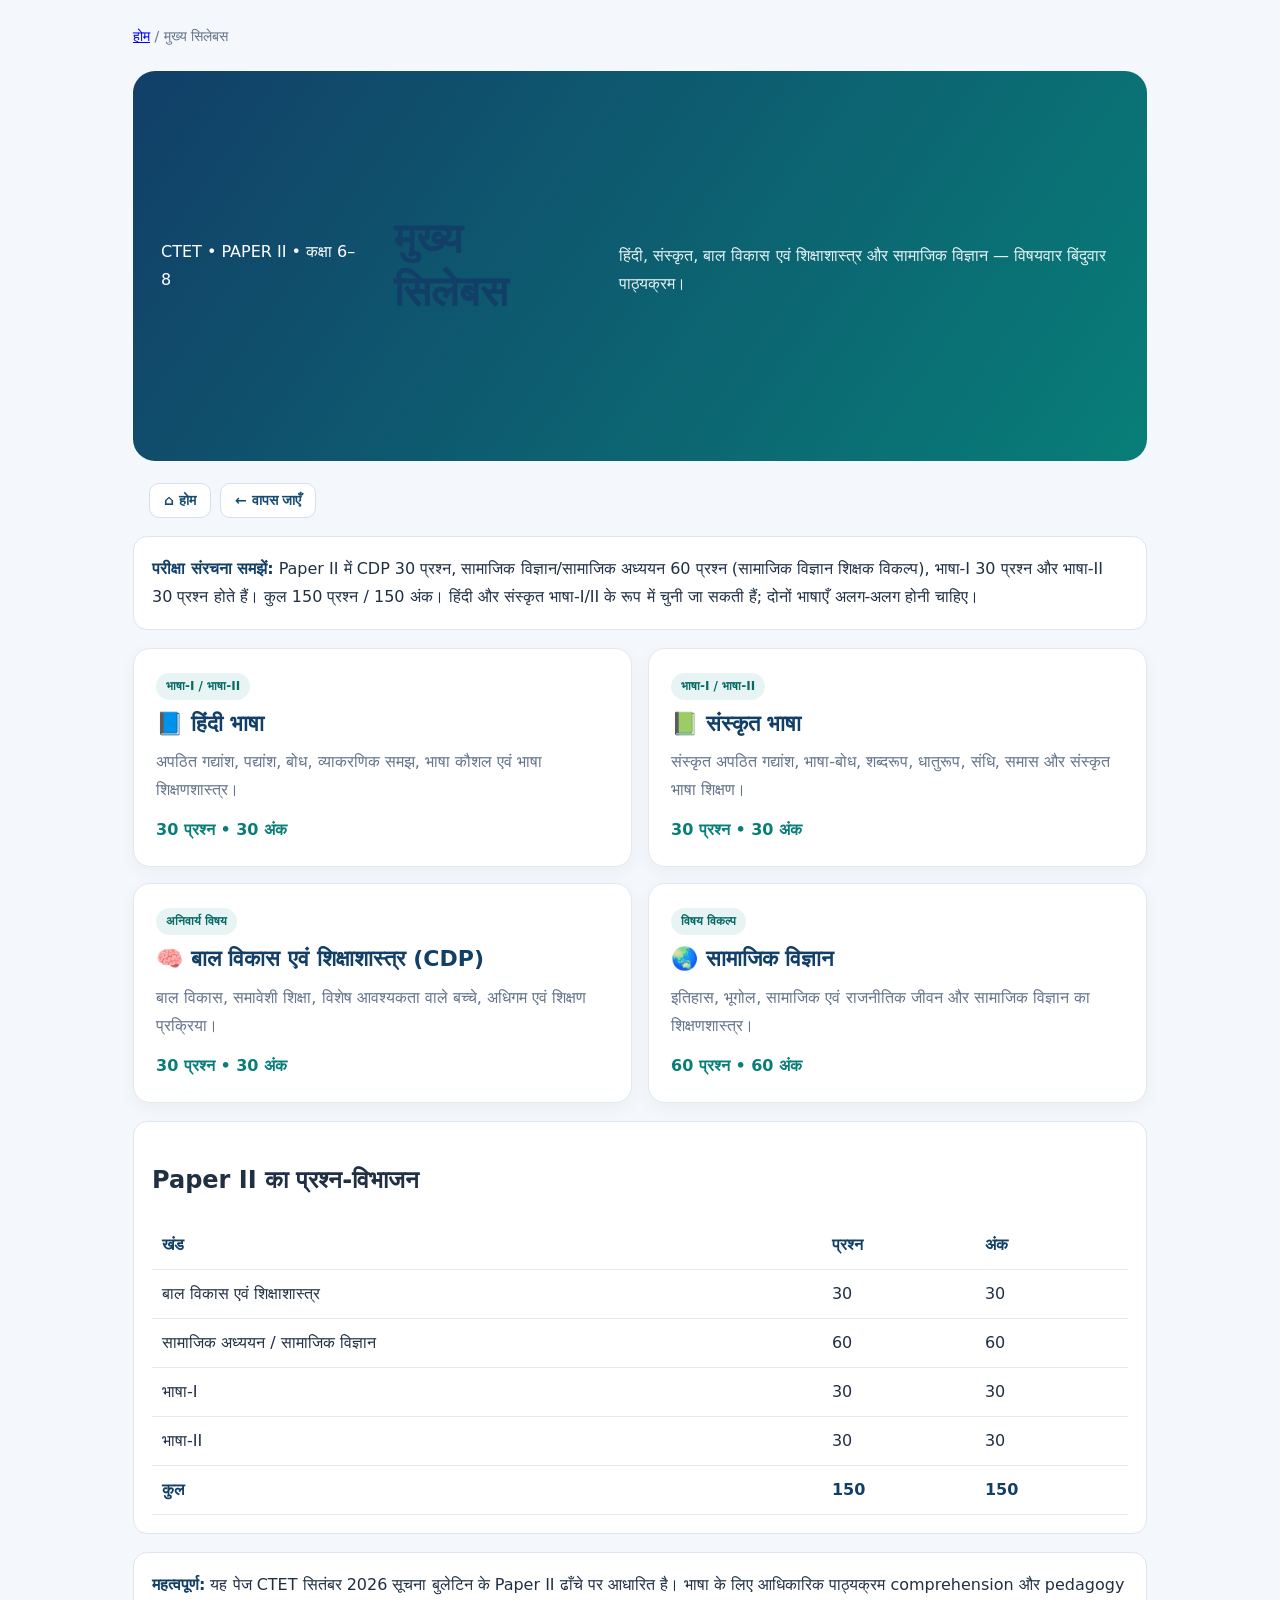
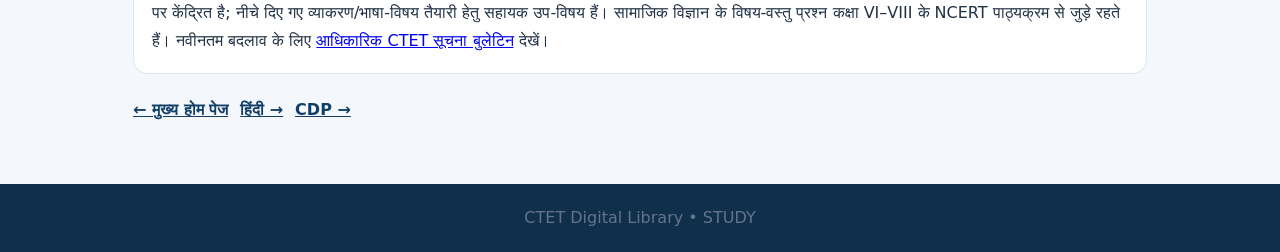
==== content/मुख्य_सिलेबस/index.html @ a0013989 "Add CTET subject-wise main syllabus HTML" ====
<!doctype html>
<html lang="hi"><head><meta charset="utf-8"><meta name="viewport" content="width=device-width,initial-scale=1"><meta name="theme-color" content="#123f68"><meta name="description" content="CTET Paper II के हिंदी, संस्कृत, CDP और सामाजिक विज्ञान का विषयवार सिलेबस।"><title>CTET मुख्य सिलेबस | STUDY</title><link rel="stylesheet" href="../../assets/css/style.css"><style>
:root{--navy:#123f68;--teal:#087e78;--ink:#203044;--muted:#64748b;--paper:#f4f7fb}*{box-sizing:border-box}body{margin:0;background:var(--paper);color:var(--ink);font-family:system-ui,'Noto Sans Devanagari',sans-serif;line-height:1.75}.wrap{max-width:1050px;margin:auto;padding:24px 18px 60px}.hero{background:linear-gradient(125deg,#123f68,#087e78);color:white;padding:34px 28px;border-radius:22px;margin:22px 0}.hero h1{font-size:clamp(27px,5vw,42px);margin:5px 0}.hero p{margin:8px 0 0;color:#e5f3f5}.crumb{color:var(--muted);font-size:14px}.grid{display:grid;grid-template-columns:repeat(2,minmax(0,1fr));gap:16px}.subject{display:block;background:white;border:1px solid #e2e8f0;border-radius:17px;padding:22px;text-decoration:none;color:inherit;box-shadow:0 5px 18px #10243b0b;transition:.2s}.subject:hover{transform:translateY(-3px);border-color:#83b9c4}.subject h2{margin:5px 0;color:var(--navy);font-size:22px}.subject p{color:var(--muted);margin:5px 0 12px}.tag{display:inline-block;background:#e8f4f3;color:#086b66;padding:3px 10px;border-radius:20px;font-size:12px;font-weight:700}.count{font-weight:700;color:var(--teal)}.notice,.pattern{background:white;border:1px solid #dce7ef;border-radius:14px;padding:18px;margin:18px 0}.notice strong{color:var(--navy)}.pattern table{width:100%;border-collapse:collapse}.pattern th,.pattern td{padding:10px;border-bottom:1px solid #e5eaf0;text-align:left}.pattern th{color:var(--navy)}.links{display:flex;gap:12px;flex-wrap:wrap;margin-top:22px}.links a{color:var(--navy);font-weight:700}footer{text-align:center;color:var(--muted);padding:20px}@media(max-width:640px){.grid{grid-template-columns:1fr}.hero{padding:25px 20px}.pattern{overflow-x:auto}}
</style></head><body><main class="wrap"><div class="crumb"><a href="../../index.html">होम</a> / मुख्य सिलेबस</div><section class="hero"><span>CTET • PAPER II • कक्षा 6–8</span><h1>मुख्य सिलेबस</h1><p>हिंदी, संस्कृत, बाल विकास एवं शिक्षाशास्त्र और सामाजिक विज्ञान — विषयवार बिंदुवार पाठ्यक्रम।</p></section>
<section class="notice"><strong>परीक्षा संरचना समझें:</strong> Paper II में CDP 30 प्रश्न, सामाजिक विज्ञान/सामाजिक अध्ययन 60 प्रश्न (सामाजिक विज्ञान शिक्षक विकल्प), भाषा-I 30 प्रश्न और भाषा-II 30 प्रश्न होते हैं। कुल 150 प्रश्न / 150 अंक। हिंदी और संस्कृत भाषा-I/II के रूप में चुनी जा सकती हैं; दोनों भाषाएँ अलग-अलग होनी चाहिए।</section>
<div class="grid">
<a class="subject" href="hindi.html"><span class="tag">भाषा-I / भाषा-II</span><h2>📘 हिंदी भाषा</h2><p>अपठित गद्यांश, पद्यांश, बोध, व्याकरणिक समझ, भाषा कौशल एवं भाषा शिक्षणशास्त्र।</p><span class="count">30 प्रश्न • 30 अंक</span></a>
<a class="subject" href="sanskrit.html"><span class="tag">भाषा-I / भाषा-II</span><h2>📗 संस्कृत भाषा</h2><p>संस्कृत अपठित गद्यांश, भाषा-बोध, शब्दरूप, धातुरूप, संधि, समास और संस्कृत भाषा शिक्षण।</p><span class="count">30 प्रश्न • 30 अंक</span></a>
<a class="subject" href="cdp.html"><span class="tag">अनिवार्य विषय</span><h2>🧠 बाल विकास एवं शिक्षाशास्त्र (CDP)</h2><p>बाल विकास, समावेशी शिक्षा, विशेष आवश्यकता वाले बच्चे, अधिगम एवं शिक्षण प्रक्रिया।</p><span class="count">30 प्रश्न • 30 अंक</span></a>
<a class="subject" href="social-science.html"><span class="tag">विषय विकल्प</span><h2>🌏 सामाजिक विज्ञान</h2><p>इतिहास, भूगोल, सामाजिक एवं राजनीतिक जीवन और सामाजिक विज्ञान का शिक्षणशास्त्र।</p><span class="count">60 प्रश्न • 60 अंक</span></a>
</div>
<section class="pattern"><h2>Paper II का प्रश्न-विभाजन</h2><table><thead><tr><th>खंड</th><th>प्रश्न</th><th>अंक</th></tr></thead><tbody><tr><td>बाल विकास एवं शिक्षाशास्त्र</td><td>30</td><td>30</td></tr><tr><td>सामाजिक अध्ययन / सामाजिक विज्ञान</td><td>60</td><td>60</td></tr><tr><td>भाषा-I</td><td>30</td><td>30</td></tr><tr><td>भाषा-II</td><td>30</td><td>30</td></tr><tr><th>कुल</th><th>150</th><th>150</th></tr></tbody></table></section>
<section class="notice"><strong>महत्वपूर्ण:</strong> यह पेज CTET सितंबर 2026 सूचना बुलेटिन के Paper II ढाँचे पर आधारित है। भाषा के लिए आधिकारिक पाठ्यक्रम comprehension और pedagogy पर केंद्रित है; नीचे दिए गए व्याकरण/भाषा-विषय तैयारी हेतु सहायक उप-विषय हैं। सामाजिक विज्ञान के विषय-वस्तु प्रश्न कक्षा VI–VIII के NCERT पाठ्यक्रम से जुड़े रहते हैं। नवीनतम बदलाव के लिए <a href="https://ctet.nic.in/information-bulletin/" target="_blank" rel="noopener">आधिकारिक CTET सूचना बुलेटिन</a> देखें।</section><div class="links"><a href="../../index.html">← मुख्य होम पेज</a><a href="hindi.html">हिंदी →</a><a href="cdp.html">CDP →</a></div></main><footer>CTET Digital Library • STUDY</footer><script src="../../assets/js/reading-assistant.js" defer></script></body></html>
---- assets/css/style.css ----
:root{--navy:#123f68;--blue:#1769aa;--sky:#eaf4fb;--ink:#172b3d;--muted:#647789;--paper:#f7fafc;--line:#e2eaf0;--white:#fff;--gold:#e7ad45}*{box-sizing:border-box}html{scroll-behavior:smooth}body{margin:0;background:var(--paper);color:var(--ink);font-family:system-ui,-apple-system,"Noto Sans Devanagari",sans-serif;line-height:1.65}.site-header{height:76px;padding:0 clamp(18px,6vw,90px);display:flex;align-items:center;justify-content:space-between;background:#fff;border-bottom:1px solid var(--line);position:sticky;top:0;z-index:10}.brand{display:flex;align-items:center;gap:12px;color:var(--navy);text-decoration:none}.brand-mark{font-size:30px}.brand strong,.brand small{display:block}.brand strong{font-size:17px}.brand small{font-size:11px;color:var(--muted)}nav{display:flex;gap:30px}nav a{color:var(--ink);text-decoration:none;font-size:14px;font-weight:600}nav a:hover{color:var(--blue)}.menu-toggle{display:none;border:0;background:none;font-size:25px;color:var(--navy)}.hero{min-height:390px;padding:65px clamp(20px,10vw,150px);display:flex;align-items:center;justify-content:space-between;gap:30px;background:linear-gradient(115deg,#e9f4fb,#f9fbfd 70%);overflow:hidden}.hero-copy{max-width:590px}.eyebrow{font-size:11px;letter-spacing:1.5px;text-transform:uppercase;color:var(--blue);font-weight:800}.hero h1{font-size:clamp(34px,5vw,56px);line-height:1.25;margin:13px 0;color:var(--navy)}.hero h1 em{font-style:normal;color:var(--blue)}.hero p{color:var(--muted);max-width:500px}.primary-btn{display:inline-flex;gap:24px;align-items:center;margin-top:15px;padding:12px 20px;background:var(--navy);color:white;text-decoration:none;border-radius:7px;font-weight:700}.hero-art{width:300px;height:240px;position:relative;display:grid;place-items:center}.book{position:absolute;width:155px;height:190px;border-radius:8px 15px 15px 8px;box-shadow:12px 16px 28px #123f6830;display:grid;place-items:center;color:#fff;font-size:25px;font-weight:800;border-left:8px solid #ffffff55}.book-one{background:#1769aa;transform:rotate(-12deg) translate(-35px,5px)}.book-two{background:#d49a37;transform:rotate(10deg) translate(35px,-5px)}.art-orbit{position:absolute;top:0;right:20px;color:var(--gold);font-size:48px}.stats{display:flex;justify-content:center;gap:clamp(35px,10vw,140px);padding:25px 15px;background:white;border-bottom:1px solid var(--line)}.stats div{text-align:center}.stats strong,.stats span{display:block}.stats strong{font-size:23px;color:var(--navy)}.stats span{font-size:12px;color:var(--muted)}.section{padding:55px clamp(18px,7vw,100px)}.section-heading{display:flex;align-items:end;justify-content:space-between;margin-bottom:22px}.section-heading h2{margin:4px 0 0;font-size:27px;color:var(--navy)}footer{text-align:center;padding:35px 15px;background:#102f4b;color:#dbe8f2}footer p{margin:5px}footer small{color:#a9bdce}.footer-brand{font-weight:800;font-size:18px}@media(max-width:650px){.site-header{height:66px}.menu-toggle{display:block}nav{display:none;position:absolute;top:65px;left:0;right:0;background:white;padding:18px 24px;box-shadow:0 8px 15px #0001;flex-direction:column;gap:14px}nav.open{display:flex}.hero{min-height:0;padding-top:45px;padding-bottom:35px}.hero-art{display:none}.stats{gap:24px}.stats strong{font-size:19px}.section{padding-top:40px;padding-bottom:40px}.section-heading h2{font-size:23px}}
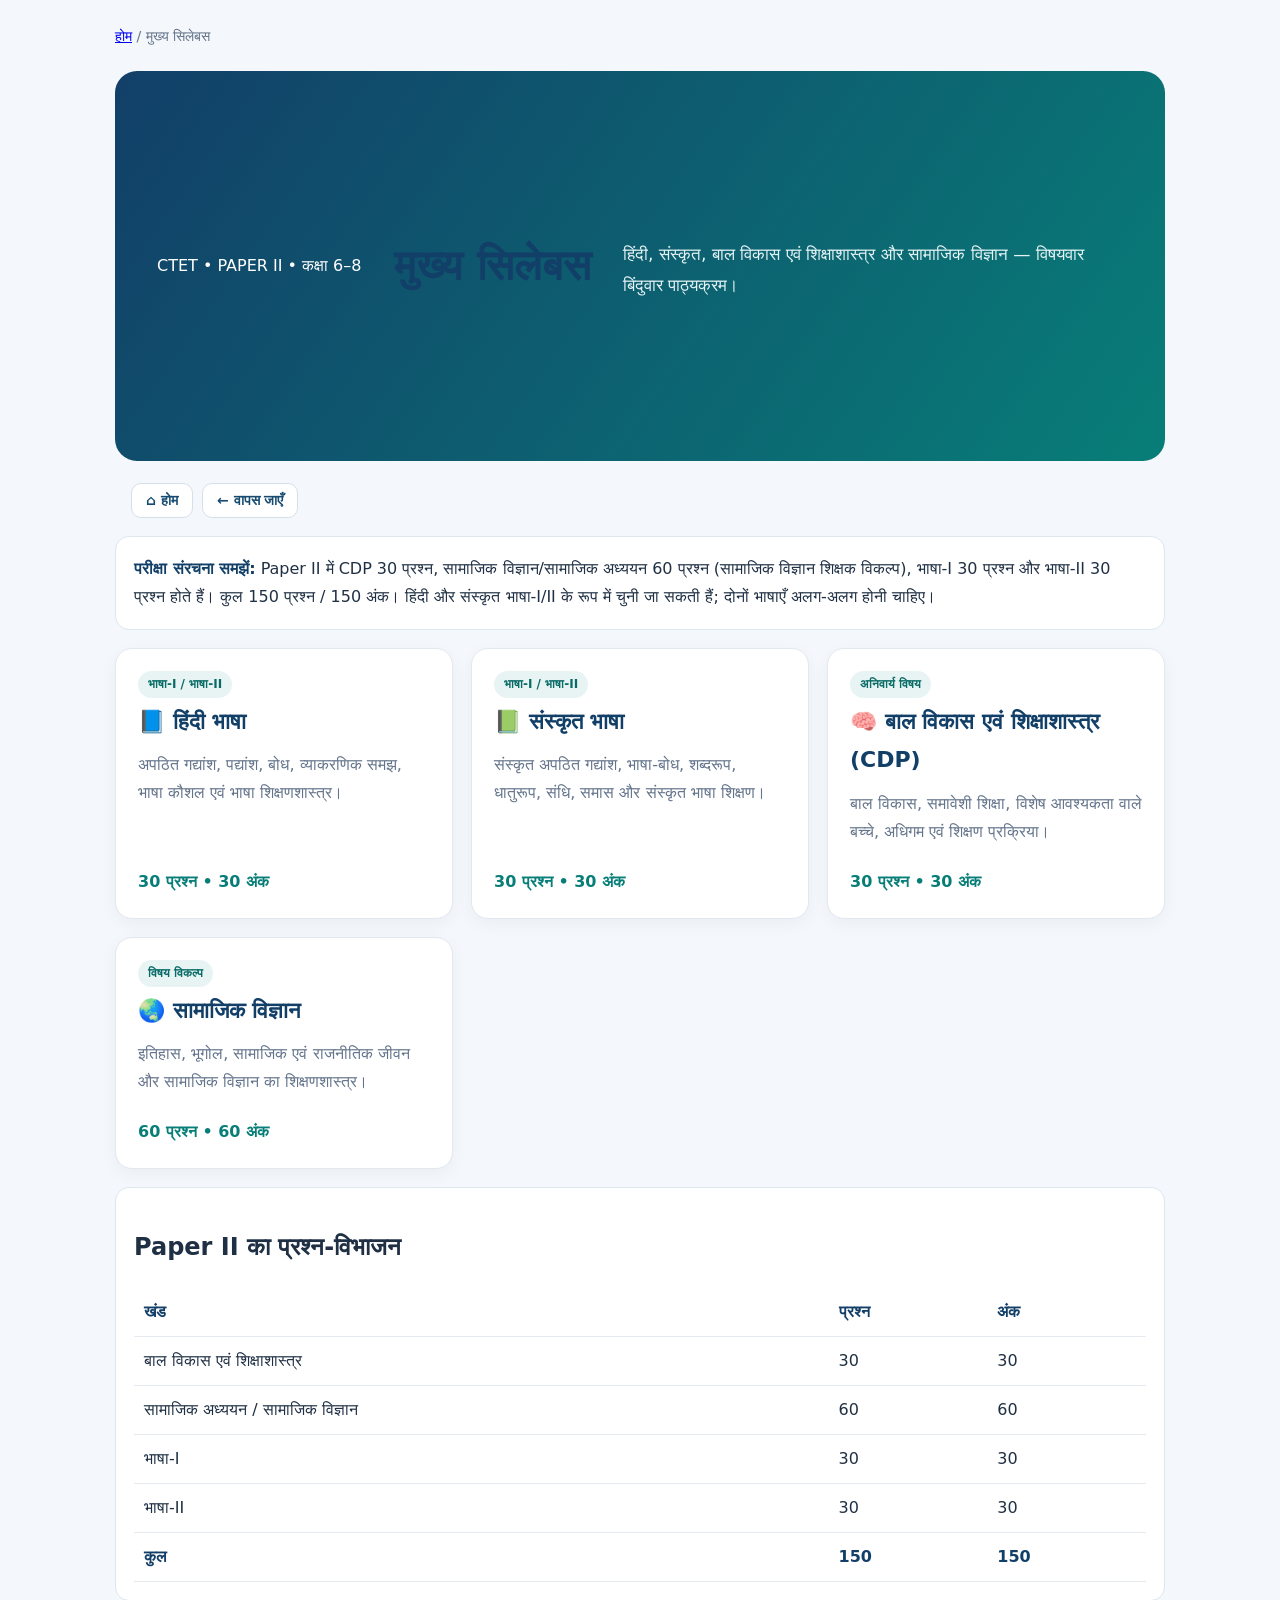
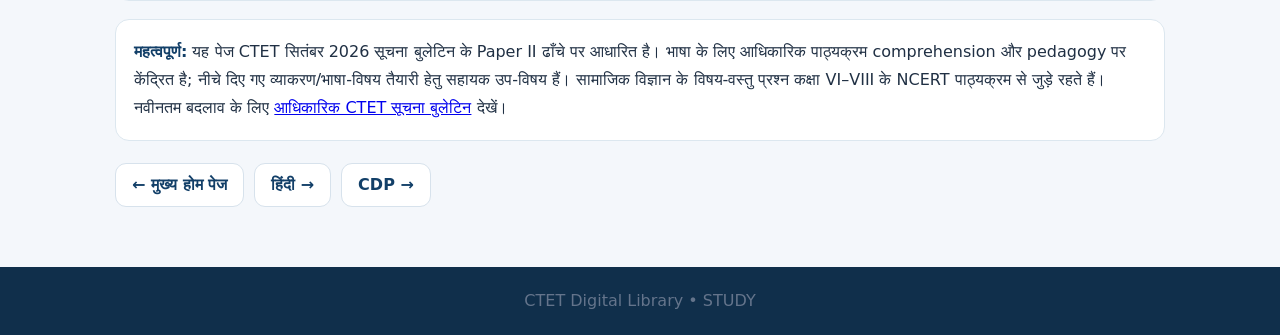
==== commit aaaa9b25: "Improve responsive professional syllabus navigation and buttons" ====
--- a/content/मुख्य_सिलेबस/index.html
+++ b/content/मुख्य_सिलेबस/index.html
@@ -1,6 +1,24 @@
 <!doctype html>
 <html lang="hi"><head><meta charset="utf-8"><meta name="viewport" content="width=device-width,initial-scale=1"><meta name="theme-color" content="#123f68"><meta name="description" content="CTET Paper II के हिंदी, संस्कृत, CDP और सामाजिक विज्ञान का विषयवार सिलेबस।"><title>CTET मुख्य सिलेबस | STUDY</title><link rel="stylesheet" href="../../assets/css/style.css"><style>
 :root{--navy:#123f68;--teal:#087e78;--ink:#203044;--muted:#64748b;--paper:#f4f7fb}*{box-sizing:border-box}body{margin:0;background:var(--paper);color:var(--ink);font-family:system-ui,'Noto Sans Devanagari',sans-serif;line-height:1.75}.wrap{max-width:1050px;margin:auto;padding:24px 18px 60px}.hero{background:linear-gradient(125deg,#123f68,#087e78);color:white;padding:34px 28px;border-radius:22px;margin:22px 0}.hero h1{font-size:clamp(27px,5vw,42px);margin:5px 0}.hero p{margin:8px 0 0;color:#e5f3f5}.crumb{color:var(--muted);font-size:14px}.grid{display:grid;grid-template-columns:repeat(2,minmax(0,1fr));gap:16px}.subject{display:block;background:white;border:1px solid #e2e8f0;border-radius:17px;padding:22px;text-decoration:none;color:inherit;box-shadow:0 5px 18px #10243b0b;transition:.2s}.subject:hover{transform:translateY(-3px);border-color:#83b9c4}.subject h2{margin:5px 0;color:var(--navy);font-size:22px}.subject p{color:var(--muted);margin:5px 0 12px}.tag{display:inline-block;background:#e8f4f3;color:#086b66;padding:3px 10px;border-radius:20px;font-size:12px;font-weight:700}.count{font-weight:700;color:var(--teal)}.notice,.pattern{background:white;border:1px solid #dce7ef;border-radius:14px;padding:18px;margin:18px 0}.notice strong{color:var(--navy)}.pattern table{width:100%;border-collapse:collapse}.pattern th,.pattern td{padding:10px;border-bottom:1px solid #e5eaf0;text-align:left}.pattern th{color:var(--navy)}.links{display:flex;gap:12px;flex-wrap:wrap;margin-top:22px}.links a{color:var(--navy);font-weight:700}footer{text-align:center;color:var(--muted);padding:20px}@media(max-width:640px){.grid{grid-template-columns:1fr}.hero{padding:25px 20px}.pattern{overflow-x:auto}}
+</style><style id="syllabus-professional-responsive">
+html{scroll-behavior:smooth;-webkit-text-size-adjust:100%}body{overflow-x:hidden}a,button{-webkit-tap-highlight-color:transparent}
+a:focus-visible,button:focus-visible{outline:3px solid #e5a52d;outline-offset:3px}
+.wrap{width:min(100% - 28px,1120px);padding-left:0;padding-right:0}
+.hero{padding:clamp(22px,4.5vw,42px);border-radius:clamp(14px,2vw,22px)}
+.hero h1{font-size:clamp(1.65rem,4vw,2.65rem);line-height:1.25}.hero p{font-size:clamp(.94rem,1.5vw,1.08rem);line-height:1.75}
+.grid{grid-template-columns:repeat(auto-fit,minmax(min(100%,260px),1fr));gap:clamp(12px,2vw,18px)}
+.subject,.card,.notice,.pattern{min-width:0;overflow-wrap:anywhere}
+.subject{height:100%;display:flex;flex-direction:column;align-items:flex-start;transition:transform .2s,box-shadow .2s,border-color .2s}
+.subject:hover{transform:translateY(-3px);box-shadow:0 12px 28px #10243b14}.subject:focus-visible{outline:3px solid #e5a52d;outline-offset:3px}.subject .count{margin-top:auto;padding-top:10px}
+.links,.nav{display:flex;flex-wrap:wrap;align-items:center;gap:10px}
+.links a,.nav a,.button-link{display:inline-flex;align-items:center;justify-content:center;gap:8px;min-height:44px;padding:10px 16px;border:1px solid #d7e2ec;border-radius:11px;background:#fff;color:#123f68;text-decoration:none;font-weight:750;line-height:1.35;transition:.2s}
+.links a:hover,.nav a:hover,.button-link:hover{background:#123f68;color:#fff;border-color:#123f68}
+.card{padding:clamp(15px,2.2vw,22px)}.card h2{font-size:clamp(1.12rem,2vw,1.4rem);line-height:1.45}
+table{min-width:520px}.pattern{overflow-x:auto;-webkit-overflow-scrolling:touch}
+@media(max-width:640px){.wrap{width:calc(100% - 24px);padding-top:14px;padding-bottom:36px}.hero{margin:14px 0 18px;padding:22px 18px}.grid{grid-template-columns:1fr}.subject{padding:18px}.links,.nav{display:grid;grid-template-columns:1fr;width:100%}.links a,.nav a,.button-link{width:100%;min-height:46px;text-align:center}.card,.notice,.pattern{padding:15px}.pattern table{font-size:.88rem}}
+@media(min-width:641px) and (max-width:900px){.grid{grid-template-columns:repeat(2,minmax(0,1fr))}}
+@media(prefers-reduced-motion:reduce){html{scroll-behavior:auto}*,*::before,*::after{transition:none!important}}
 </style></head><body><main class="wrap"><div class="crumb"><a href="../../index.html">होम</a> / मुख्य सिलेबस</div><section class="hero"><span>CTET • PAPER II • कक्षा 6–8</span><h1>मुख्य सिलेबस</h1><p>हिंदी, संस्कृत, बाल विकास एवं शिक्षाशास्त्र और सामाजिक विज्ञान — विषयवार बिंदुवार पाठ्यक्रम।</p></section>
 <section class="notice"><strong>परीक्षा संरचना समझें:</strong> Paper II में CDP 30 प्रश्न, सामाजिक विज्ञान/सामाजिक अध्ययन 60 प्रश्न (सामाजिक विज्ञान शिक्षक विकल्प), भाषा-I 30 प्रश्न और भाषा-II 30 प्रश्न होते हैं। कुल 150 प्रश्न / 150 अंक। हिंदी और संस्कृत भाषा-I/II के रूप में चुनी जा सकती हैं; दोनों भाषाएँ अलग-अलग होनी चाहिए।</section>
 <div class="grid">
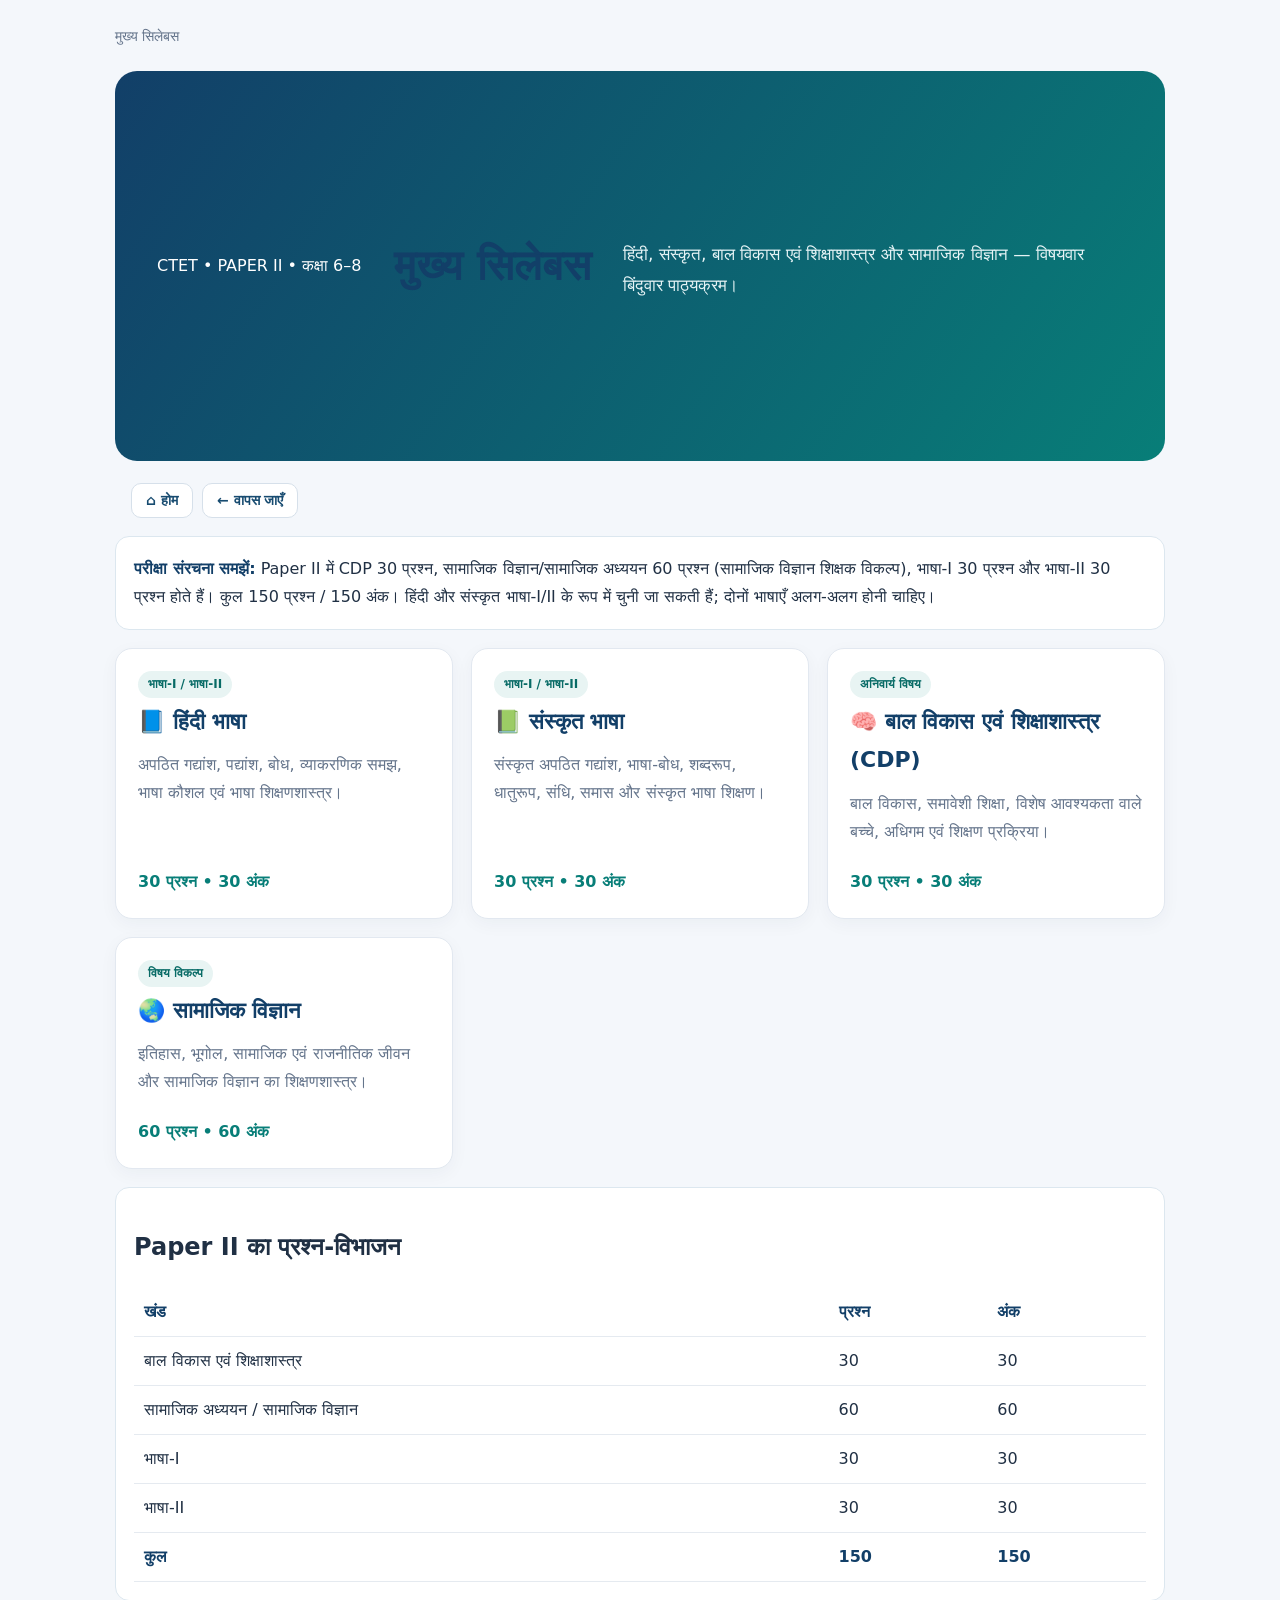
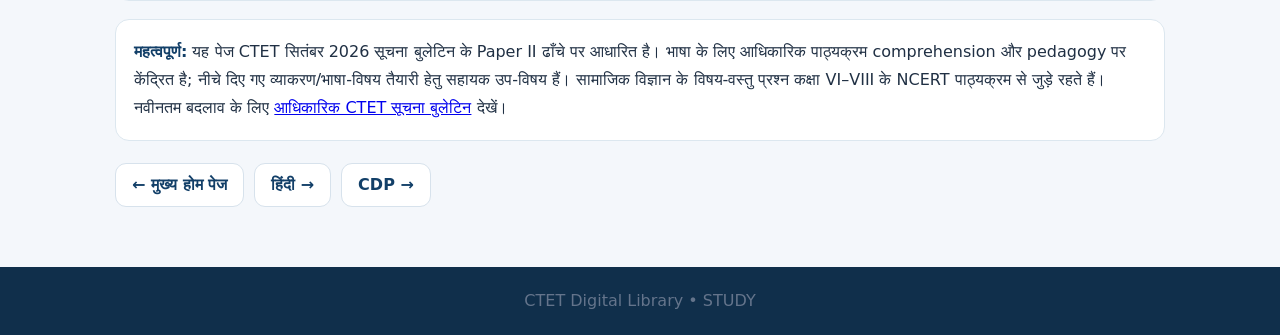
==== commit 9e3b1d4c: "Remove redundant home and back navigation" ====
--- a/content/मुख्य_सिलेबस/index.html
+++ b/content/मुख्य_सिलेबस/index.html
@@ -19,7 +19,131 @@
 @media(max-width:640px){.wrap{width:calc(100% - 24px);padding-top:14px;padding-bottom:36px}.hero{margin:14px 0 18px;padding:22px 18px}.grid{grid-template-columns:1fr}.subject{padding:18px}.links,.nav{display:grid;grid-template-columns:1fr;width:100%}.links a,.nav a,.button-link{width:100%;min-height:46px;text-align:center}.card,.notice,.pattern{padding:15px}.pattern table{font-size:.88rem}}
 @media(min-width:641px) and (max-width:900px){.grid{grid-template-columns:repeat(2,minmax(0,1fr))}}
 @media(prefers-reduced-motion:reduce){html{scroll-behavior:auto}*,*::before,*::after{transition:none!important}}
-</style></head><body><main class="wrap"><div class="crumb"><a href="../../index.html">होम</a> / मुख्य सिलेबस</div><section class="hero"><span>CTET • PAPER II • कक्षा 6–8</span><h1>मुख्य सिलेबस</h1><p>हिंदी, संस्कृत, बाल विकास एवं शिक्षाशास्त्र और सामाजिक विज्ञान — विषयवार बिंदुवार पाठ्यक्रम।</p></section>
+
+/* Mobile button sizing: compact, content-width controls */
+@media(max-width:640px){
+  .links,.nav{
+    display:flex!important;
+    flex-flow:row wrap!important;
+    align-items:center;
+    justify-content:flex-start;
+    gap:8px;
+    width:100%;
+  }
+  .links a,.nav a,.button-link{
+    display:inline-flex;
+    flex:0 1 auto;
+    width:auto!important;
+    max-width:100%;
+    min-height:40px!important;
+    padding:8px 13px!important;
+    font-size:.92rem;
+    line-height:1.25;
+    white-space:normal;
+    text-align:center;
+  }
+}
+
+/* Match every mobile action button to the compact Print/PDF button dimensions */
+@media(max-width:650px){
+  button:not(.menu-toggle),
+  .btn,
+  .links a,
+  .nav a,
+  .button-link,
+  .primary-btn,
+  a[role="button"]{
+    display:inline-flex!important;
+    align-items:center;
+    justify-content:center;
+    box-sizing:border-box;
+    width:auto!important;
+    min-width:0!important;
+    max-width:100%;
+    min-height:0!important;
+    height:auto!important;
+    padding:10px 14px!important;
+    margin:4px 4px 4px 0;
+    border-radius:10px!important;
+    font-size:14px!important;
+    line-height:1.4!important;
+    font-weight:700;
+    white-space:normal;
+    text-align:center;
+    vertical-align:middle;
+  }
+  .links,.nav{display:flex!important;flex-flow:row wrap!important;align-items:center;gap:6px}
+  .quiz button.opt,.quiz button,
+  #quizArea button{
+    display:inline-flex!important;
+    width:auto!important;
+    max-width:100%;
+    text-align:left;
+  }
+}
+
+/* Compact, consistent mobile navigation controls and library filters */
+@media(max-width:650px){
+  .crumb a,
+  .links a,
+  .nav a,
+  .home-btn,
+  .back-btn,
+  .go-home-btn,
+  .home-button,
+  .back-button{
+    display:inline-flex!important;
+    flex:0 0 auto!important;
+    align-items:center!important;
+    justify-content:center!important;
+    box-sizing:border-box!important;
+    width:auto!important;
+    min-width:0!important;
+    max-width:100%!important;
+    min-height:0!important;
+    height:auto!important;
+    padding:10px 14px!important;
+    margin:4px 6px 4px 0!important;
+    border-radius:10px!important;
+    font-size:14px!important;
+    line-height:1.4!important;
+    font-weight:700!important;
+    white-space:normal!important;
+    text-align:center!important;
+  }
+  .crumb,.links,.nav{
+    display:flex!important;
+    flex-flow:row wrap!important;
+    align-items:center!important;
+    gap:6px!important;
+  }
+  .filters{
+    display:grid!important;
+    grid-template-columns:max-content max-content!important;
+    justify-content:start!important;
+    align-items:center!important;
+    gap:8px!important;
+  }
+  .filters .search-box{
+    grid-column:1/-1!important;
+    width:100%!important;
+    min-width:0!important;
+  }
+  .filters select{
+    display:block!important;
+    width:auto!important;
+    min-width:0!important;
+    max-width:100%!important;
+    min-height:40px!important;
+    height:auto!important;
+    padding:10px 14px!important;
+    border-radius:10px!important;
+    font-size:14px!important;
+    line-height:1.4!important;
+    box-sizing:border-box!important;
+  }
+}
+</style></head><body><main class="wrap"><div class="crumb">मुख्य सिलेबस</div><section class="hero"><span>CTET • PAPER II • कक्षा 6–8</span><h1>मुख्य सिलेबस</h1><p>हिंदी, संस्कृत, बाल विकास एवं शिक्षाशास्त्र और सामाजिक विज्ञान — विषयवार बिंदुवार पाठ्यक्रम।</p></section>
 <section class="notice"><strong>परीक्षा संरचना समझें:</strong> Paper II में CDP 30 प्रश्न, सामाजिक विज्ञान/सामाजिक अध्ययन 60 प्रश्न (सामाजिक विज्ञान शिक्षक विकल्प), भाषा-I 30 प्रश्न और भाषा-II 30 प्रश्न होते हैं। कुल 150 प्रश्न / 150 अंक। हिंदी और संस्कृत भाषा-I/II के रूप में चुनी जा सकती हैं; दोनों भाषाएँ अलग-अलग होनी चाहिए।</section>
 <div class="grid">
 <a class="subject" href="hindi.html"><span class="tag">भाषा-I / भाषा-II</span><h2>📘 हिंदी भाषा</h2><p>अपठित गद्यांश, पद्यांश, बोध, व्याकरणिक समझ, भाषा कौशल एवं भाषा शिक्षणशास्त्र।</p><span class="count">30 प्रश्न • 30 अंक</span></a>
--- a/assets/css/style.css
+++ b/assets/css/style.css
@@ -1 +1,101 @@
-:root{--navy:#123f68;--blue:#1769aa;--sky:#eaf4fb;--ink:#172b3d;--muted:#647789;--paper:#f7fafc;--line:#e2eaf0;--white:#fff;--gold:#e7ad45}*{box-sizing:border-box}html{scroll-behavior:smooth}body{margin:0;background:var(--paper);color:var(--ink);font-family:system-ui,-apple-system,"Noto Sans Devanagari",sans-serif;line-height:1.65}.site-header{height:76px;padding:0 clamp(18px,6vw,90px);display:flex;align-items:center;justify-content:space-between;background:#fff;border-bottom:1px solid var(--line);position:sticky;top:0;z-index:10}.brand{display:flex;align-items:center;gap:12px;color:var(--navy);text-decoration:none}.brand-mark{font-size:30px}.brand strong,.brand small{display:block}.brand strong{font-size:17px}.brand small{font-size:11px;color:var(--muted)}nav{display:flex;gap:30px}nav a{color:var(--ink);text-decoration:none;font-size:14px;font-weight:600}nav a:hover{color:var(--blue)}.menu-toggle{display:none;border:0;background:none;font-size:25px;color:var(--navy)}.hero{min-height:390px;padding:65px clamp(20px,10vw,150px);display:flex;align-items:center;justify-content:space-between;gap:30px;background:linear-gradient(115deg,#e9f4fb,#f9fbfd 70%);overflow:hidden}.hero-copy{max-width:590px}.eyebrow{font-size:11px;letter-spacing:1.5px;text-transform:uppercase;color:var(--blue);font-weight:800}.hero h1{font-size:clamp(34px,5vw,56px);line-height:1.25;margin:13px 0;color:var(--navy)}.hero h1 em{font-style:normal;color:var(--blue)}.hero p{color:var(--muted);max-width:500px}.primary-btn{display:inline-flex;gap:24px;align-items:center;margin-top:15px;padding:12px 20px;background:var(--navy);color:white;text-decoration:none;border-radius:7px;font-weight:700}.hero-art{width:300px;height:240px;position:relative;display:grid;place-items:center}.book{position:absolute;width:155px;height:190px;border-radius:8px 15px 15px 8px;box-shadow:12px 16px 28px #123f6830;display:grid;place-items:center;color:#fff;font-size:25px;font-weight:800;border-left:8px solid #ffffff55}.book-one{background:#1769aa;transform:rotate(-12deg) translate(-35px,5px)}.book-two{background:#d49a37;transform:rotate(10deg) translate(35px,-5px)}.art-orbit{position:absolute;top:0;right:20px;color:var(--gold);font-size:48px}.stats{display:flex;justify-content:center;gap:clamp(35px,10vw,140px);padding:25px 15px;background:white;border-bottom:1px solid var(--line)}.stats div{text-align:center}.stats strong,.stats span{display:block}.stats strong{font-size:23px;color:var(--navy)}.stats span{font-size:12px;color:var(--muted)}.section{padding:55px clamp(18px,7vw,100px)}.section-heading{display:flex;align-items:end;justify-content:space-between;margin-bottom:22px}.section-heading h2{margin:4px 0 0;font-size:27px;color:var(--navy)}footer{text-align:center;padding:35px 15px;background:#102f4b;color:#dbe8f2}footer p{margin:5px}footer small{color:#a9bdce}.footer-brand{font-weight:800;font-size:18px}@media(max-width:650px){.site-header{height:66px}.menu-toggle{display:block}nav{display:none;position:absolute;top:65px;left:0;right:0;background:white;padding:18px 24px;box-shadow:0 8px 15px #0001;flex-direction:column;gap:14px}nav.open{display:flex}.hero{min-height:0;padding-top:45px;padding-bottom:35px}.hero-art{display:none}.stats{gap:24px}.stats strong{font-size:19px}.section{padding-top:40px;padding-bottom:40px}.section-heading h2{font-size:23px}}+:root{--navy:#123f68;--blue:#1769aa;--sky:#eaf4fb;--ink:#172b3d;--muted:#647789;--paper:#f7fafc;--line:#e2eaf0;--white:#fff;--gold:#e7ad45}*{box-sizing:border-box}html{scroll-behavior:smooth}body{margin:0;background:var(--paper);color:var(--ink);font-family:system-ui,-apple-system,"Noto Sans Devanagari",sans-serif;line-height:1.65}.site-header{height:76px;padding:0 clamp(18px,6vw,90px);display:flex;align-items:center;justify-content:space-between;background:#fff;border-bottom:1px solid var(--line);position:sticky;top:0;z-index:10}.brand{display:flex;align-items:center;gap:12px;color:var(--navy);text-decoration:none}.brand-mark{font-size:30px}.brand strong,.brand small{display:block}.brand strong{font-size:17px}.brand small{font-size:11px;color:var(--muted)}nav{display:flex;gap:30px}nav a{color:var(--ink);text-decoration:none;font-size:14px;font-weight:600}nav a:hover{color:var(--blue)}.menu-toggle{display:none;border:0;background:none;font-size:25px;color:var(--navy)}.hero{min-height:390px;padding:65px clamp(20px,10vw,150px);display:flex;align-items:center;justify-content:space-between;gap:30px;background:linear-gradient(115deg,#e9f4fb,#f9fbfd 70%);overflow:hidden}.hero-copy{max-width:590px}.eyebrow{font-size:11px;letter-spacing:1.5px;text-transform:uppercase;color:var(--blue);font-weight:800}.hero h1{font-size:clamp(34px,5vw,56px);line-height:1.25;margin:13px 0;color:var(--navy)}.hero h1 em{font-style:normal;color:var(--blue)}.hero p{color:var(--muted);max-width:500px}.primary-btn{display:inline-flex;gap:24px;align-items:center;margin-top:15px;padding:12px 20px;background:var(--navy);color:white;text-decoration:none;border-radius:7px;font-weight:700}.hero-art{width:300px;height:240px;position:relative;display:grid;place-items:center}.book{position:absolute;width:155px;height:190px;border-radius:8px 15px 15px 8px;box-shadow:12px 16px 28px #123f6830;display:grid;place-items:center;color:#fff;font-size:25px;font-weight:800;border-left:8px solid #ffffff55}.book-one{background:#1769aa;transform:rotate(-12deg) translate(-35px,5px)}.book-two{background:#d49a37;transform:rotate(10deg) translate(35px,-5px)}.art-orbit{position:absolute;top:0;right:20px;color:var(--gold);font-size:48px}.stats{display:flex;justify-content:center;gap:clamp(35px,10vw,140px);padding:25px 15px;background:white;border-bottom:1px solid var(--line)}.stats div{text-align:center}.stats strong,.stats span{display:block}.stats strong{font-size:23px;color:var(--navy)}.stats span{font-size:12px;color:var(--muted)}.section{padding:55px clamp(18px,7vw,100px)}.section-heading{display:flex;align-items:end;justify-content:space-between;margin-bottom:22px}.section-heading h2{margin:4px 0 0;font-size:27px;color:var(--navy)}footer{text-align:center;padding:35px 15px;background:#102f4b;color:#dbe8f2}footer p{margin:5px}footer small{color:#a9bdce}.footer-brand{font-weight:800;font-size:18px}@media(max-width:650px){.site-header{height:66px}.menu-toggle{display:block}nav{display:none;position:absolute;top:65px;left:0;right:0;background:white;padding:18px 24px;box-shadow:0 8px 15px #0001;flex-direction:column;gap:14px}nav.open{display:flex}.hero{min-height:0;padding-top:45px;padding-bottom:35px}.hero-art{display:none}.stats{gap:24px}.stats strong{font-size:19px}.section{padding-top:40px;padding-bottom:40px}.section-heading h2{font-size:23px}}
+
+/* Match every mobile action button to the compact Print/PDF button dimensions */
+@media(max-width:650px){
+  button:not(.menu-toggle),
+  .btn,
+  .links a,
+  .nav a,
+  .button-link,
+  .primary-btn,
+  a[role="button"]{
+    display:inline-flex!important;
+    align-items:center;
+    justify-content:center;
+    box-sizing:border-box;
+    width:auto!important;
+    min-width:0!important;
+    max-width:100%;
+    min-height:0!important;
+    height:auto!important;
+    padding:10px 14px!important;
+    margin:4px 4px 4px 0;
+    border-radius:10px!important;
+    font-size:14px!important;
+    line-height:1.4!important;
+    font-weight:700;
+    white-space:normal;
+    text-align:center;
+    vertical-align:middle;
+  }
+  .links,.nav{display:flex!important;flex-flow:row wrap!important;align-items:center;gap:6px}
+  .quiz button.opt,.quiz button,
+  #quizArea button{
+    display:inline-flex!important;
+    width:auto!important;
+    max-width:100%;
+    text-align:left;
+  }
+}
+
+/* Compact, consistent mobile navigation controls and library filters */
+@media(max-width:650px){
+  .crumb a,
+  .links a,
+  .nav a,
+  .home-btn,
+  .back-btn,
+  .go-home-btn,
+  .home-button,
+  .back-button{
+    display:inline-flex!important;
+    flex:0 0 auto!important;
+    align-items:center!important;
+    justify-content:center!important;
+    box-sizing:border-box!important;
+    width:auto!important;
+    min-width:0!important;
+    max-width:100%!important;
+    min-height:0!important;
+    height:auto!important;
+    padding:10px 14px!important;
+    margin:4px 6px 4px 0!important;
+    border-radius:10px!important;
+    font-size:14px!important;
+    line-height:1.4!important;
+    font-weight:700!important;
+    white-space:normal!important;
+    text-align:center!important;
+  }
+  .crumb,.links,.nav{
+    display:flex!important;
+    flex-flow:row wrap!important;
+    align-items:center!important;
+    gap:6px!important;
+  }
+  .filters{
+    display:grid!important;
+    grid-template-columns:max-content max-content!important;
+    justify-content:start!important;
+    align-items:center!important;
+    gap:8px!important;
+  }
+  .filters .search-box{
+    grid-column:1/-1!important;
+    width:100%!important;
+    min-width:0!important;
+  }
+  .filters select{
+    display:block!important;
+    width:auto!important;
+    min-width:0!important;
+    max-width:100%!important;
+    min-height:40px!important;
+    height:auto!important;
+    padding:10px 14px!important;
+    border-radius:10px!important;
+    font-size:14px!important;
+    line-height:1.4!important;
+    box-sizing:border-box!important;
+  }
+}
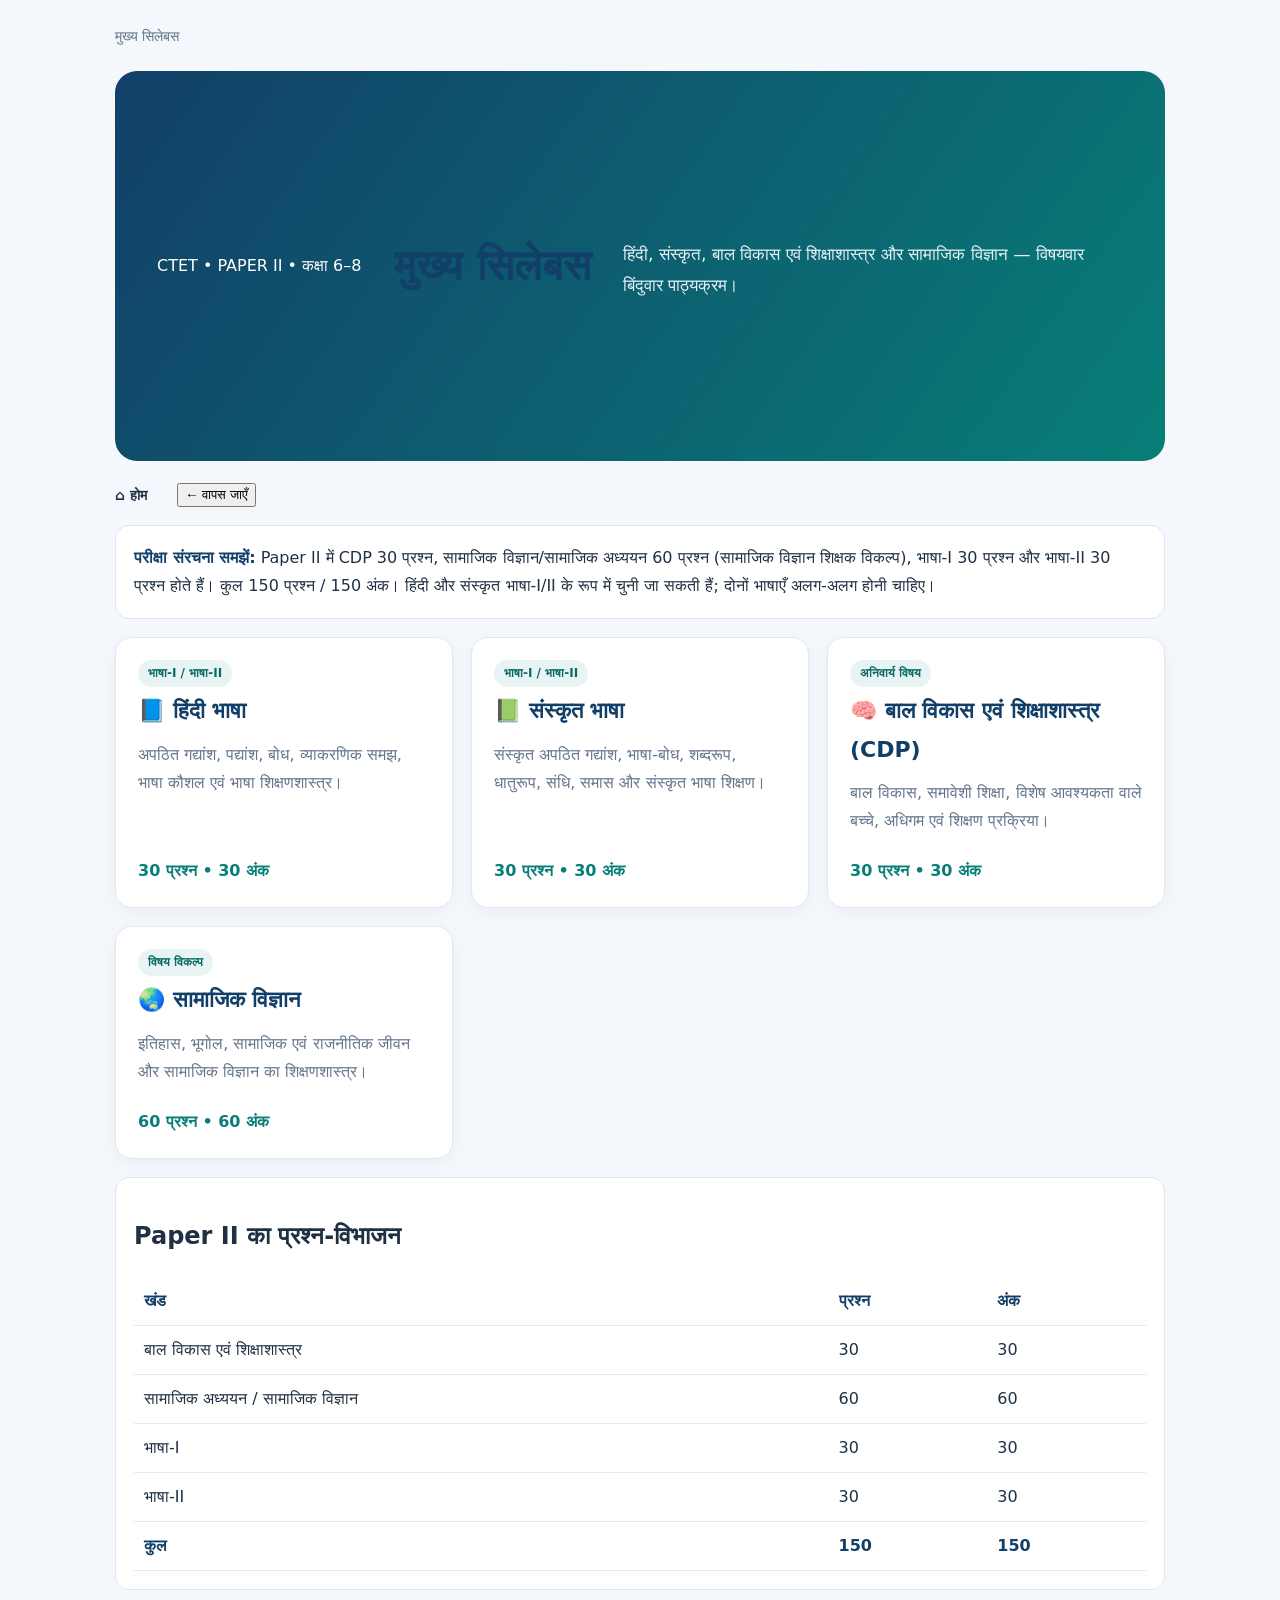
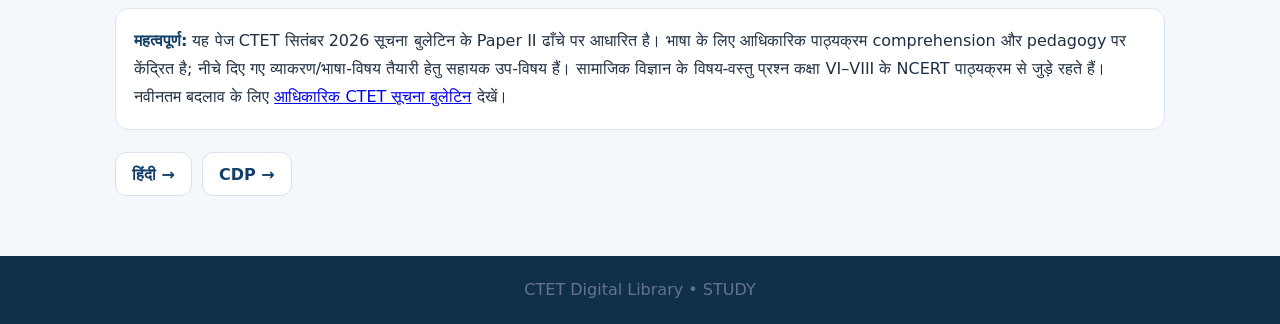
==== commit 71db2fb9: "Remove home navigation buttons from syllabus pages" ====
--- a/content/मुख्य_सिलेबस/index.html
+++ b/content/मुख्य_सिलेबस/index.html
@@ -152,4 +152,4 @@
 <a class="subject" href="social-science.html"><span class="tag">विषय विकल्प</span><h2>🌏 सामाजिक विज्ञान</h2><p>इतिहास, भूगोल, सामाजिक एवं राजनीतिक जीवन और सामाजिक विज्ञान का शिक्षणशास्त्र।</p><span class="count">60 प्रश्न • 60 अंक</span></a>
 </div>
 <section class="pattern"><h2>Paper II का प्रश्न-विभाजन</h2><table><thead><tr><th>खंड</th><th>प्रश्न</th><th>अंक</th></tr></thead><tbody><tr><td>बाल विकास एवं शिक्षाशास्त्र</td><td>30</td><td>30</td></tr><tr><td>सामाजिक अध्ययन / सामाजिक विज्ञान</td><td>60</td><td>60</td></tr><tr><td>भाषा-I</td><td>30</td><td>30</td></tr><tr><td>भाषा-II</td><td>30</td><td>30</td></tr><tr><th>कुल</th><th>150</th><th>150</th></tr></tbody></table></section>
-<section class="notice"><strong>महत्वपूर्ण:</strong> यह पेज CTET सितंबर 2026 सूचना बुलेटिन के Paper II ढाँचे पर आधारित है। भाषा के लिए आधिकारिक पाठ्यक्रम comprehension और pedagogy पर केंद्रित है; नीचे दिए गए व्याकरण/भाषा-विषय तैयारी हेतु सहायक उप-विषय हैं। सामाजिक विज्ञान के विषय-वस्तु प्रश्न कक्षा VI–VIII के NCERT पाठ्यक्रम से जुड़े रहते हैं। नवीनतम बदलाव के लिए <a href="https://ctet.nic.in/information-bulletin/" target="_blank" rel="noopener">आधिकारिक CTET सूचना बुलेटिन</a> देखें।</section><div class="links"><a href="../../index.html">← मुख्य होम पेज</a><a href="hindi.html">हिंदी →</a><a href="cdp.html">CDP →</a></div></main><footer>CTET Digital Library • STUDY</footer><script src="../../assets/js/reading-assistant.js" defer></script></body></html>+<section class="notice"><strong>महत्वपूर्ण:</strong> यह पेज CTET सितंबर 2026 सूचना बुलेटिन के Paper II ढाँचे पर आधारित है। भाषा के लिए आधिकारिक पाठ्यक्रम comprehension और pedagogy पर केंद्रित है; नीचे दिए गए व्याकरण/भाषा-विषय तैयारी हेतु सहायक उप-विषय हैं। सामाजिक विज्ञान के विषय-वस्तु प्रश्न कक्षा VI–VIII के NCERT पाठ्यक्रम से जुड़े रहते हैं। नवीनतम बदलाव के लिए <a href="https://ctet.nic.in/information-bulletin/" target="_blank" rel="noopener">आधिकारिक CTET सूचना बुलेटिन</a> देखें।</section><div class="links"><a href="hindi.html">हिंदी →</a><a href="cdp.html">CDP →</a></div></main><footer>CTET Digital Library • STUDY</footer><script src="../../assets/js/reading-assistant.js" defer></script></body></html>
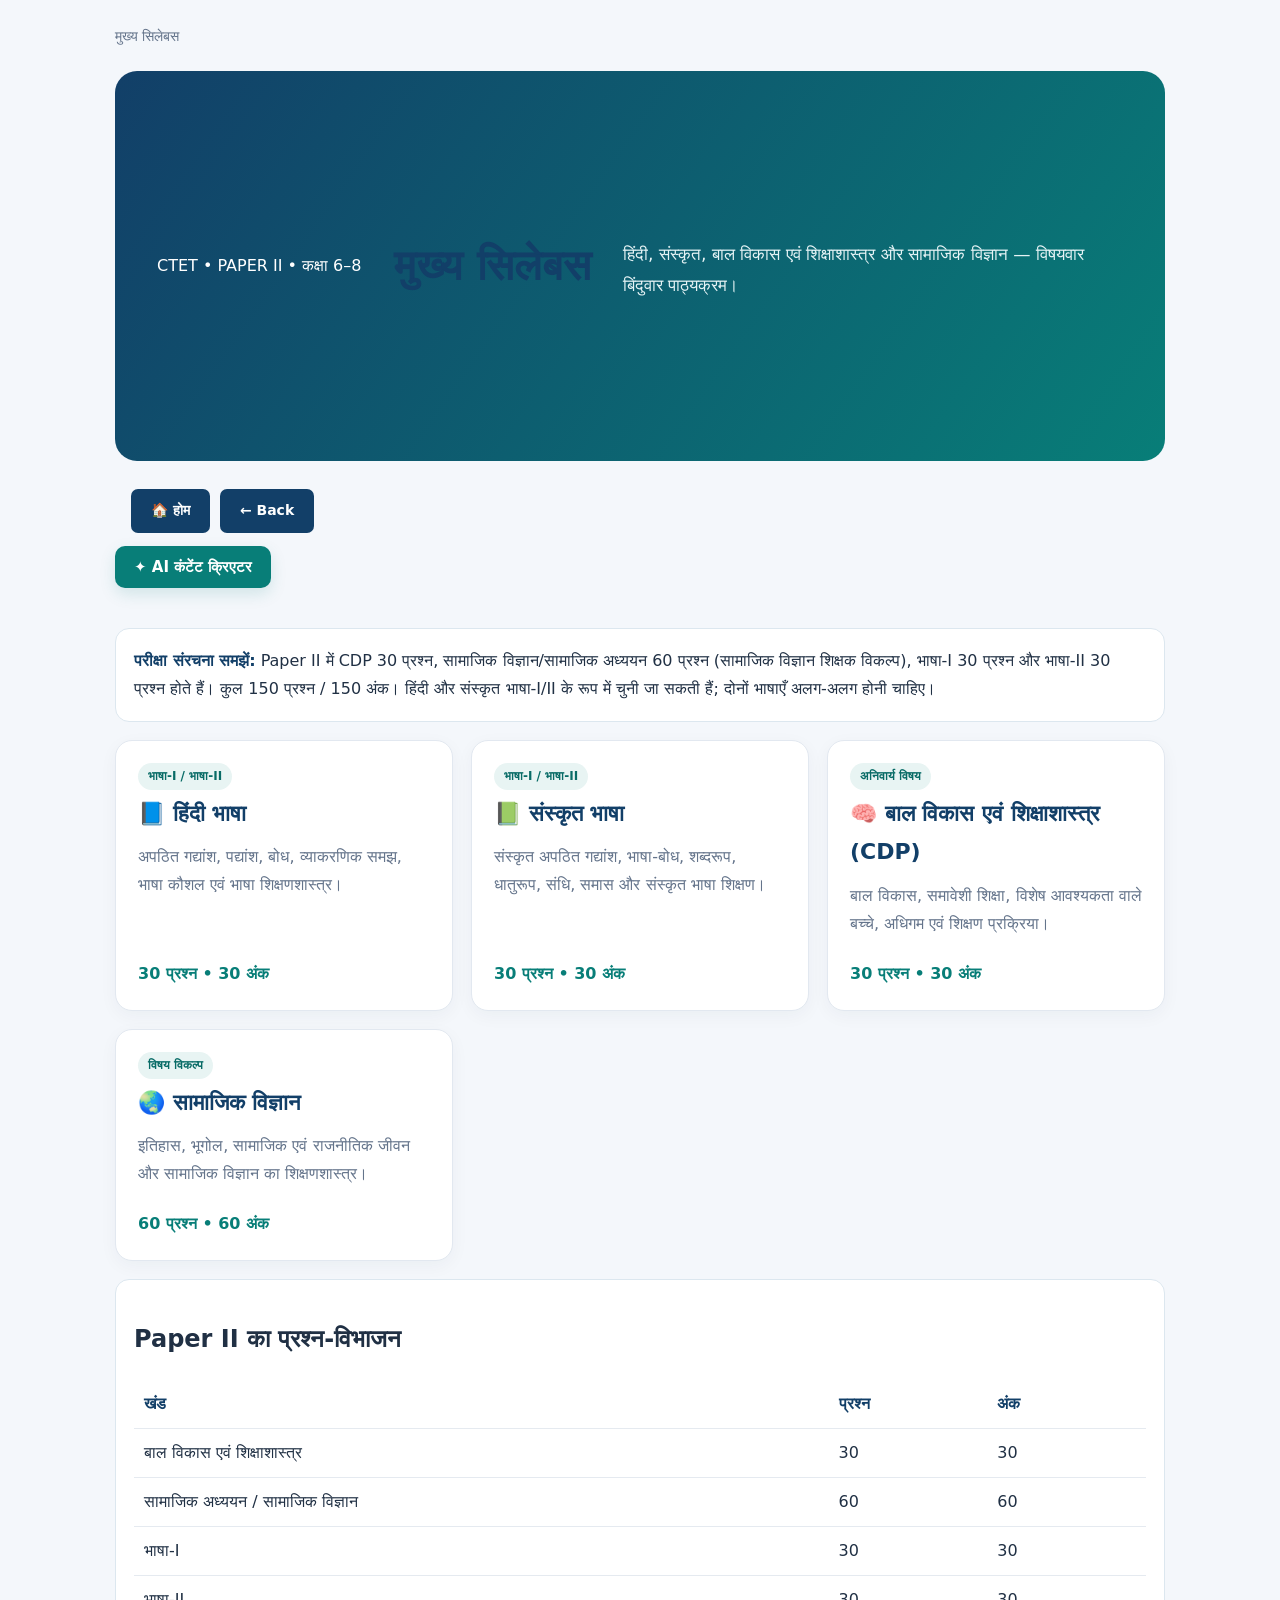
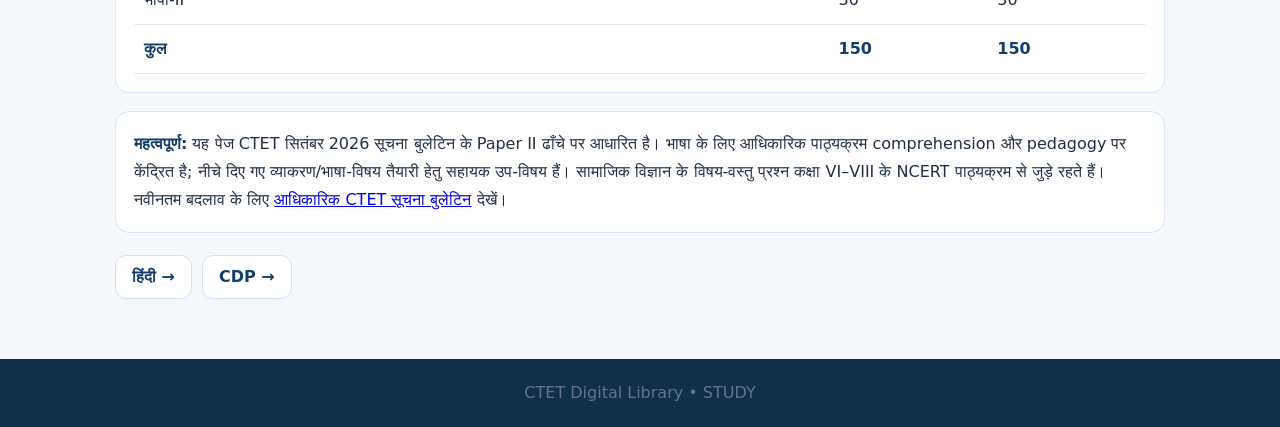
==== commit fd782ff4: "Add AI Content Creator button to main syllabus page" ====
--- a/content/मुख्य_सिलेबस/index.html
+++ b/content/मुख्य_सिलेबस/index.html
@@ -1,5 +1,5 @@
 <!doctype html>
-<html lang="hi"><head><meta charset="utf-8"><meta name="viewport" content="width=device-width,initial-scale=1"><meta name="theme-color" content="#123f68"><meta name="description" content="CTET Paper II के हिंदी, संस्कृत, CDP और सामाजिक विज्ञान का विषयवार सिलेबस।"><title>CTET मुख्य सिलेबस | STUDY</title><link rel="stylesheet" href="../../assets/css/style.css"><style>
+<html lang="hi"><head><meta charset="utf-8"><meta name="viewport" content="width=device-width,initial-scale=1"><meta name="theme-color" content="#123f68"><meta name="description" content="CTET Paper II के हिंदी, संस्कृत, CDP और सामाजिक विज्ञान का विषयवार सिलेबस।"><title>CTET मुख्य सिलेबस | STUDY</title><link rel="stylesheet" href="../../assets/css/style.css"><link rel="stylesheet" href="../../assets/css/content-creator.css"><style>
 :root{--navy:#123f68;--teal:#087e78;--ink:#203044;--muted:#64748b;--paper:#f4f7fb}*{box-sizing:border-box}body{margin:0;background:var(--paper);color:var(--ink);font-family:system-ui,'Noto Sans Devanagari',sans-serif;line-height:1.75}.wrap{max-width:1050px;margin:auto;padding:24px 18px 60px}.hero{background:linear-gradient(125deg,#123f68,#087e78);color:white;padding:34px 28px;border-radius:22px;margin:22px 0}.hero h1{font-size:clamp(27px,5vw,42px);margin:5px 0}.hero p{margin:8px 0 0;color:#e5f3f5}.crumb{color:var(--muted);font-size:14px}.grid{display:grid;grid-template-columns:repeat(2,minmax(0,1fr));gap:16px}.subject{display:block;background:white;border:1px solid #e2e8f0;border-radius:17px;padding:22px;text-decoration:none;color:inherit;box-shadow:0 5px 18px #10243b0b;transition:.2s}.subject:hover{transform:translateY(-3px);border-color:#83b9c4}.subject h2{margin:5px 0;color:var(--navy);font-size:22px}.subject p{color:var(--muted);margin:5px 0 12px}.tag{display:inline-block;background:#e8f4f3;color:#086b66;padding:3px 10px;border-radius:20px;font-size:12px;font-weight:700}.count{font-weight:700;color:var(--teal)}.notice,.pattern{background:white;border:1px solid #dce7ef;border-radius:14px;padding:18px;margin:18px 0}.notice strong{color:var(--navy)}.pattern table{width:100%;border-collapse:collapse}.pattern th,.pattern td{padding:10px;border-bottom:1px solid #e5eaf0;text-align:left}.pattern th{color:var(--navy)}.links{display:flex;gap:12px;flex-wrap:wrap;margin-top:22px}.links a{color:var(--navy);font-weight:700}footer{text-align:center;color:var(--muted);padding:20px}@media(max-width:640px){.grid{grid-template-columns:1fr}.hero{padding:25px 20px}.pattern{overflow-x:auto}}
 </style><style id="syllabus-professional-responsive">
 html{scroll-behavior:smooth;-webkit-text-size-adjust:100%}body{overflow-x:hidden}a,button{-webkit-tap-highlight-color:transparent}
@@ -144,6 +144,7 @@
   }
 }
 </style></head><body><main class="wrap"><div class="crumb">मुख्य सिलेबस</div><section class="hero"><span>CTET • PAPER II • कक्षा 6–8</span><h1>मुख्य सिलेबस</h1><p>हिंदी, संस्कृत, बाल विकास एवं शिक्षाशास्त्र और सामाजिक विज्ञान — विषयवार बिंदुवार पाठ्यक्रम।</p></section>
+<button type="button" id="contentCreatorOpen" class="creator-open">✦ AI कंटेंट क्रिएटर</button>
 <section class="notice"><strong>परीक्षा संरचना समझें:</strong> Paper II में CDP 30 प्रश्न, सामाजिक विज्ञान/सामाजिक अध्ययन 60 प्रश्न (सामाजिक विज्ञान शिक्षक विकल्प), भाषा-I 30 प्रश्न और भाषा-II 30 प्रश्न होते हैं। कुल 150 प्रश्न / 150 अंक। हिंदी और संस्कृत भाषा-I/II के रूप में चुनी जा सकती हैं; दोनों भाषाएँ अलग-अलग होनी चाहिए।</section>
 <div class="grid">
 <a class="subject" href="hindi.html"><span class="tag">भाषा-I / भाषा-II</span><h2>📘 हिंदी भाषा</h2><p>अपठित गद्यांश, पद्यांश, बोध, व्याकरणिक समझ, भाषा कौशल एवं भाषा शिक्षणशास्त्र।</p><span class="count">30 प्रश्न • 30 अंक</span></a>
@@ -152,4 +153,4 @@
 <a class="subject" href="social-science.html"><span class="tag">विषय विकल्प</span><h2>🌏 सामाजिक विज्ञान</h2><p>इतिहास, भूगोल, सामाजिक एवं राजनीतिक जीवन और सामाजिक विज्ञान का शिक्षणशास्त्र।</p><span class="count">60 प्रश्न • 60 अंक</span></a>
 </div>
 <section class="pattern"><h2>Paper II का प्रश्न-विभाजन</h2><table><thead><tr><th>खंड</th><th>प्रश्न</th><th>अंक</th></tr></thead><tbody><tr><td>बाल विकास एवं शिक्षाशास्त्र</td><td>30</td><td>30</td></tr><tr><td>सामाजिक अध्ययन / सामाजिक विज्ञान</td><td>60</td><td>60</td></tr><tr><td>भाषा-I</td><td>30</td><td>30</td></tr><tr><td>भाषा-II</td><td>30</td><td>30</td></tr><tr><th>कुल</th><th>150</th><th>150</th></tr></tbody></table></section>
-<section class="notice"><strong>महत्वपूर्ण:</strong> यह पेज CTET सितंबर 2026 सूचना बुलेटिन के Paper II ढाँचे पर आधारित है। भाषा के लिए आधिकारिक पाठ्यक्रम comprehension और pedagogy पर केंद्रित है; नीचे दिए गए व्याकरण/भाषा-विषय तैयारी हेतु सहायक उप-विषय हैं। सामाजिक विज्ञान के विषय-वस्तु प्रश्न कक्षा VI–VIII के NCERT पाठ्यक्रम से जुड़े रहते हैं। नवीनतम बदलाव के लिए <a href="https://ctet.nic.in/information-bulletin/" target="_blank" rel="noopener">आधिकारिक CTET सूचना बुलेटिन</a> देखें।</section><div class="links"><a href="hindi.html">हिंदी →</a><a href="cdp.html">CDP →</a></div></main><footer>CTET Digital Library • STUDY</footer><script src="../../assets/js/reading-assistant.js" defer></script></body></html>+<section class="notice"><strong>महत्वपूर्ण:</strong> यह पेज CTET सितंबर 2026 सूचना बुलेटिन के Paper II ढाँचे पर आधारित है। भाषा के लिए आधिकारिक पाठ्यक्रम comprehension और pedagogy पर केंद्रित है; नीचे दिए गए व्याकरण/भाषा-विषय तैयारी हेतु सहायक उप-विषय हैं। सामाजिक विज्ञान के विषय-वस्तु प्रश्न कक्षा VI–VIII के NCERT पाठ्यक्रम से जुड़े रहते हैं। नवीनतम बदलाव के लिए <a href="https://ctet.nic.in/information-bulletin/" target="_blank" rel="noopener">आधिकारिक CTET सूचना बुलेटिन</a> देखें।</section><div class="links"><a href="hindi.html">हिंदी →</a><a href="cdp.html">CDP →</a></div></main><footer>CTET Digital Library • STUDY</footer><script src="../../assets/js/reading-assistant.js" defer></script><script src="../../assets/js/content-creator.js" defer></script></body></html>
--- a/assets/css/content-creator.css
+++ b/assets/css/content-creator.css
@@ -0,0 +1,2 @@
+.creator-open{display:inline-flex;align-items:center;justify-content:center;gap:8px;margin:-8px 0 22px;padding:12px 19px;border:0;border-radius:10px;background:#087e78;color:#fff;font:700 15px system-ui,'Noto Sans Devanagari',sans-serif;cursor:pointer;box-shadow:0 6px 16px #087e7825}.creator-open:hover{background:#066b66}
+#contentCreatorModal{display:none;position:fixed;inset:0;z-index:99999;align-items:center;justify-content:center;padding:14px;font-family:system-ui,'Noto Sans Devanagari',sans-serif}#contentCreatorModal.is-open{display:flex}.creator-backdrop{position:absolute;inset:0;background:#071525b8;backdrop-filter:blur(3px)}.creator-dialog{position:relative;z-index:1;width:min(100%,760px);max-height:94vh;overflow:auto;background:#f6f8fb;border-radius:18px;box-shadow:0 24px 80px #0005}.creator-head{display:flex;justify-content:space-between;gap:16px;align-items:flex-start;padding:20px 22px;background:linear-gradient(120deg,#123f68,#087e78);color:#fff}.creator-head span{font-size:11px;letter-spacing:1px;font-weight:800}.creator-head h2{margin:4px 0;font-size:23px}.creator-head p{margin:0;color:#e2f2f1;font-size:13px}.creator-close{border:0;background:#ffffff24;color:#fff;border-radius:50%;width:36px;height:36px;font-size:25px;cursor:pointer}.creator-body{padding:20px 22px}.creator-label{display:block;margin:14px 0 7px;font-weight:800;color:#123f68}.creator-body select,.creator-body input,.creator-body textarea{box-sizing:border-box;width:100%;border:1px solid #cbd7e2;border-radius:10px;padding:11px 13px;background:#fff;color:#203044;font:inherit}.creator-topic-list{display:grid;grid-template-columns:repeat(2,minmax(0,1fr));gap:8px;max-height:210px;overflow:auto;padding:8px;border:1px solid #dbe4ec;border-radius:12px;background:#fff}.creator-topic{border:1px solid #dbe4ec;background:#f8fafc;color:#203044;text-align:left;border-radius:8px;padding:9px 11px;font:600 14px inherit;cursor:pointer}.creator-topic.selected{background:#e4f3f0;border-color:#087e78;color:#075e59}.creator-muted{grid-column:1/-1;margin:8px;color:#64748b;font-size:13px}.creator-selected{margin-top:10px;padding:10px 12px;border-radius:9px;background:#e8f2f7;color:#123f68;font-weight:700;font-size:13px}.creator-actions{display:flex;justify-content:flex-end;margin-top:14px}.creator-actions button,.creator-preview-head button{border:0;border-radius:9px;background:#123f68;color:#fff;padding:11px 16px;font:700 14px system-ui,'Noto Sans Devanagari',sans-serif;cursor:pointer}.creator-actions button:disabled{opacity:.5;cursor:not-allowed}.creator-status{min-height:22px;margin:12px 0 0;font-size:13px;color:#64748b}.creator-status.success{color:#087e58}.creator-status.error{color:#b42318}.creator-body textarea{min-height:250px;resize:vertical;font:13px/1.55 ui-monospace,monospace}.creator-preview-head{display:flex;justify-content:space-between;align-items:center;margin:14px 0 8px;color:#123f68}.creator-preview-head button{padding:8px 12px;font-size:12px}#creatorPreviewFrame{display:block;width:100%;height:360px;border:1px solid #cbd7e2;border-radius:10px;background:#fff}.creator-body [hidden]{display:none!important}@media(max-width:560px){#contentCreatorModal{padding:7px}.creator-dialog{max-height:97vh;border-radius:14px}.creator-head{padding:16px}.creator-body{padding:14px}.creator-topic-list{grid-template-columns:1fr;max-height:190px}.creator-actions button{width:100%}#creatorPreviewFrame{height:300px}.creator-head h2{font-size:20px}}
